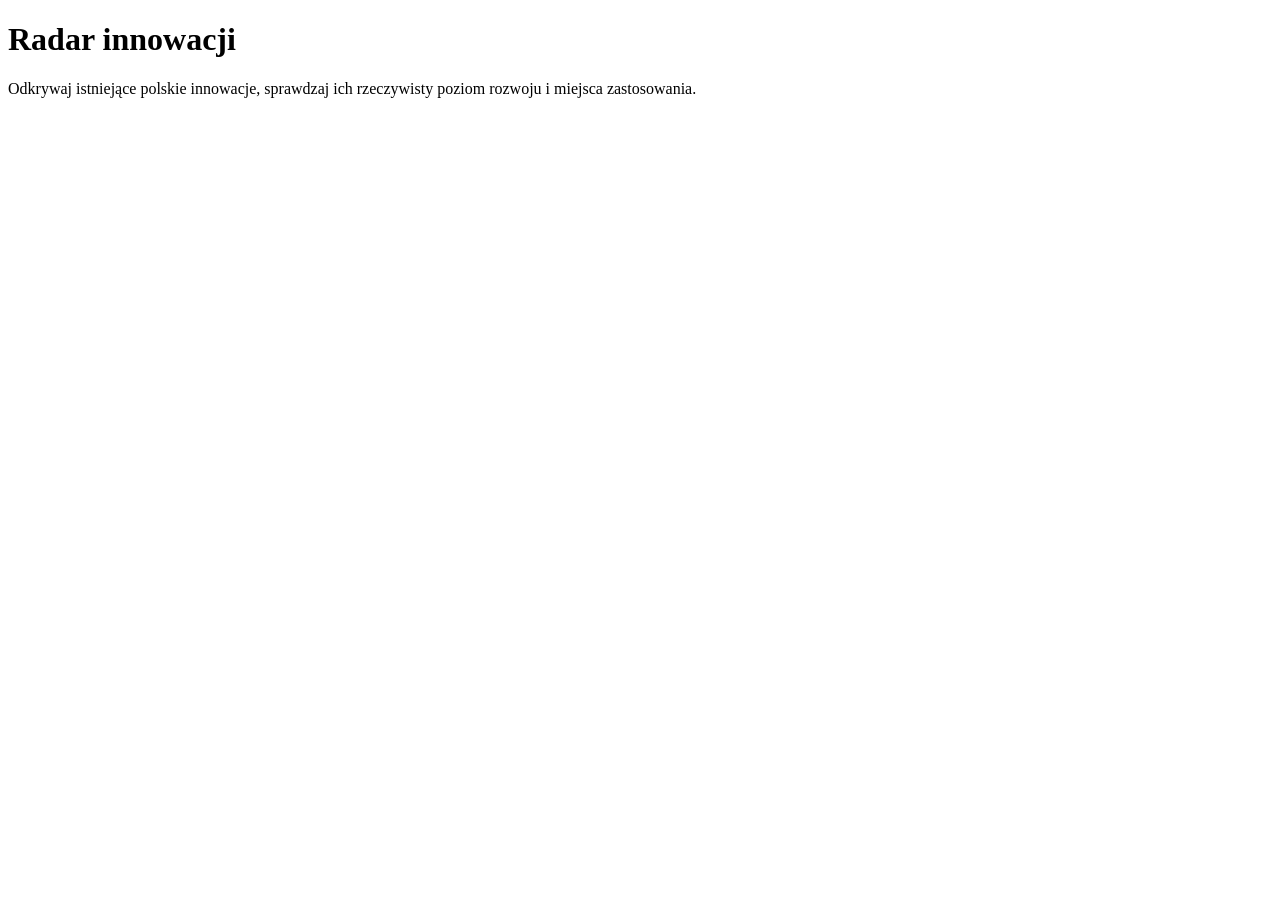
==== web/index.html @ eb06a080 "Add application skeleton and environment - Add FastAPI app with GET /api/health. The app serves web/" ====
<!DOCTYPE html>
<html lang="pl">
<head>
  <meta charset="utf-8">
  <meta name="viewport" content="width=device-width, initial-scale=1">
  <title>Radar innowacji</title>
</head>
<body>
  <main>
    <h1>Radar innowacji</h1>
    <p>Odkrywaj istniejące polskie innowacje, sprawdzaj ich rzeczywisty poziom rozwoju i miejsca zastosowania.</p>
  </main>
</body>
</html>
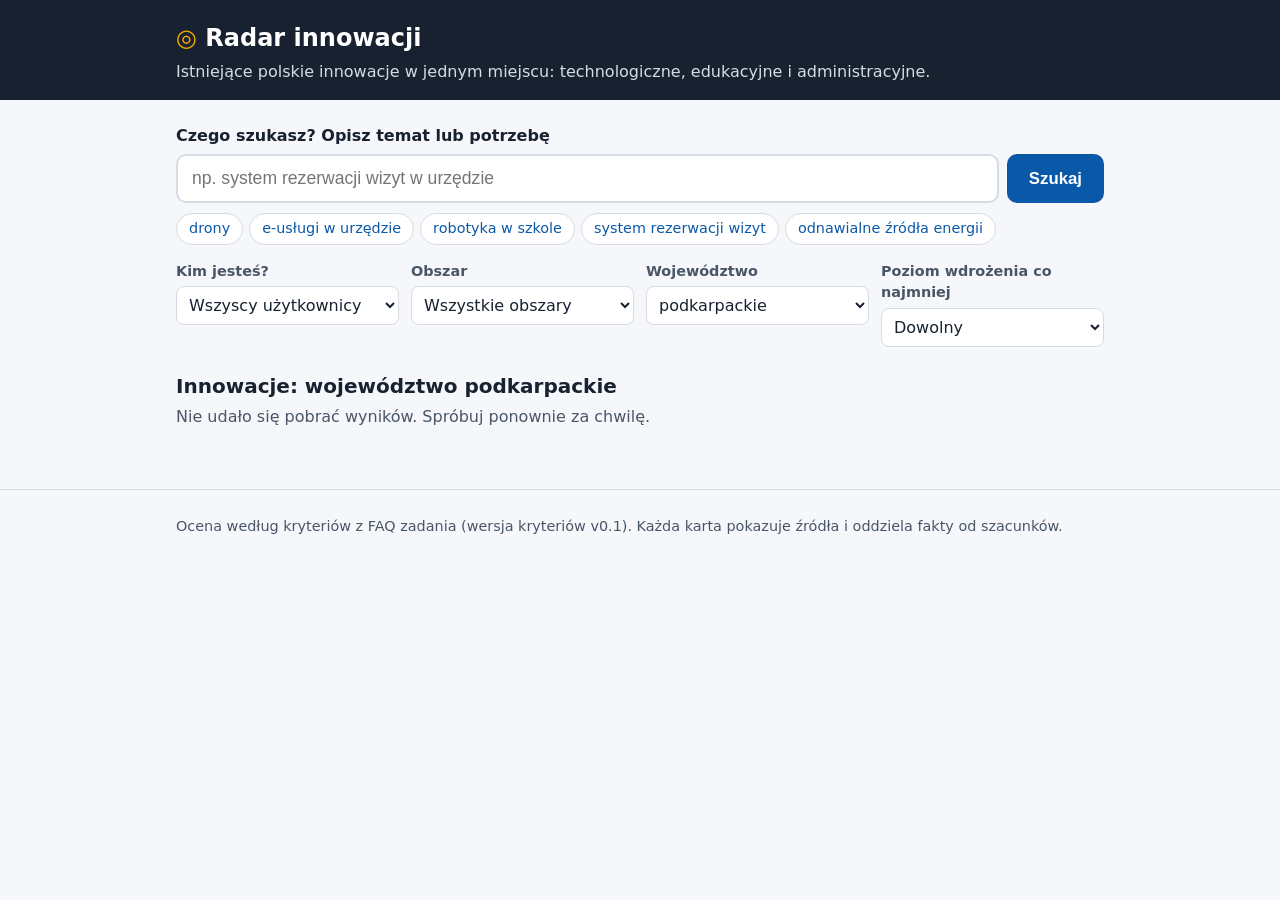
==== commit 14a66feb: "Add the search page with recommendations - Add the search field with examples and the filters of the" ====
--- a/web/index.html
+++ b/web/index.html
@@ -4,11 +4,62 @@
   <meta charset="utf-8">
   <meta name="viewport" content="width=device-width, initial-scale=1">
   <title>Radar innowacji</title>
+  <meta name="description" content="Odkrywaj istniejące polskie innowacje, sprawdzaj ich rzeczywisty poziom rozwoju i miejsca zastosowania.">
+  <link rel="stylesheet" href="style.css">
+  <script src="app.js" defer></script>
 </head>
 <body>
-  <main>
-    <h1>Radar innowacji</h1>
-    <p>Odkrywaj istniejące polskie innowacje, sprawdzaj ich rzeczywisty poziom rozwoju i miejsca zastosowania.</p>
+  <a class="skip-link" href="#results">Przejdź do wyników</a>
+  <header class="site-header">
+    <div class="wrap">
+      <a class="brand" href="./"><span class="brand-mark" aria-hidden="true">◎</span> Radar innowacji</a>
+      <p class="tagline">Istniejące polskie innowacje w jednym miejscu: technologiczne, edukacyjne i administracyjne.</p>
+    </div>
+  </header>
+
+  <main class="wrap">
+    <form id="search-form" class="search" role="search">
+      <label for="q" class="search-label">Czego szukasz? Opisz temat lub potrzebę</label>
+      <div class="search-row">
+        <input id="q" name="q" type="search" autocomplete="off" placeholder="np. system rezerwacji wizyt w urzędzie">
+        <button type="submit" class="btn-primary">Szukaj</button>
+      </div>
+      <p class="examples" id="examples" aria-label="Przykładowe wyszukiwania"></p>
+
+      <fieldset class="filters">
+        <legend class="visually-hidden">Filtry</legend>
+        <div class="filter">
+          <label for="group">Kim jesteś?</label>
+          <select id="group" name="group"></select>
+        </div>
+        <div class="filter">
+          <label for="area">Obszar</label>
+          <select id="area" name="area"></select>
+        </div>
+        <div class="filter">
+          <label for="voivodeship">Województwo</label>
+          <select id="voivodeship" name="voivodeship"></select>
+        </div>
+        <div class="filter">
+          <label for="level_min">Poziom wdrożenia co najmniej</label>
+          <select id="level_min" name="level_min"></select>
+        </div>
+      </fieldset>
+    </form>
+
+    <div id="notice" class="notice" hidden></div>
+
+    <section id="results" class="results" aria-labelledby="results-title" tabindex="-1">
+      <h2 id="results-title" class="results-title">Wyniki</h2>
+      <p id="status" class="status" role="status" aria-live="polite"></p>
+      <ol id="result-list" class="result-list"></ol>
+    </section>
   </main>
+
+  <footer class="site-footer">
+    <div class="wrap">
+      <p>Ocena według kryteriów z FAQ zadania (wersja kryteriów v0.1). Każda karta pokazuje źródła i oddziela fakty od szacunków.</p>
+    </div>
+  </footer>
 </body>
 </html>
--- a/web/style.css
+++ b/web/style.css
@@ -0,0 +1,112 @@
+:root {
+  --ink: #17212f;
+  --muted: #4a5668;
+  --line: #d6dce4;
+  --bg: #f5f7fa;
+  --card: #ffffff;
+  --accent: #0a58a8;
+  --accent-ink: #ffffff;
+  --focus: #f2a900;
+  --tech: #1f5fa8;
+  --edu: #1d7a46;
+  --admin: #8a4b0f;
+  --estimate: #6b3fa0;
+  --radius: 10px;
+  font-family: system-ui, -apple-system, "Segoe UI", Roboto, sans-serif;
+  color: var(--ink);
+  background: var(--bg);
+  line-height: 1.5;
+}
+
+* { box-sizing: border-box; }
+body { margin: 0; }
+.wrap { max-width: 960px; margin: 0 auto; padding: 0 16px; }
+a { color: var(--accent); }
+:focus-visible { outline: 3px solid var(--focus); outline-offset: 2px; }
+
+.visually-hidden {
+  position: absolute; width: 1px; height: 1px; overflow: hidden;
+  clip: rect(0 0 0 0); white-space: nowrap;
+}
+.skip-link { position: absolute; left: -999px; top: 0; background: var(--card); padding: 8px 12px; }
+.skip-link:focus { left: 8px; z-index: 10; }
+
+.site-header { background: var(--ink); color: #fff; padding: 20px 0 16px; }
+.brand { color: #fff; font-size: 1.5rem; font-weight: 700; text-decoration: none; }
+.brand-mark { color: var(--focus); }
+.tagline { margin: 4px 0 0; color: #d5dce6; }
+
+.search { margin: 24px 0 8px; }
+.search-label { display: block; font-weight: 600; margin-bottom: 6px; }
+.search-row { display: flex; gap: 8px; }
+.search-row input {
+  flex: 1; font-size: 1.1rem; padding: 12px 14px;
+  border: 2px solid var(--line); border-radius: var(--radius); background: var(--card); color: var(--ink);
+}
+.search-row input:focus { border-color: var(--accent); }
+.btn-primary {
+  font-size: 1.05rem; font-weight: 600; padding: 12px 22px; cursor: pointer;
+  background: var(--accent); color: var(--accent-ink); border: 0; border-radius: var(--radius);
+}
+.btn-primary:hover { background: #084a8d; }
+
+.examples { margin: 10px 0 0; display: flex; flex-wrap: wrap; gap: 6px; }
+.example {
+  font: inherit; font-size: 0.9rem; padding: 4px 12px; cursor: pointer;
+  background: var(--card); color: var(--accent); border: 1px solid var(--line); border-radius: 999px;
+}
+.example:hover { border-color: var(--accent); }
+
+.filters {
+  display: grid; grid-template-columns: repeat(auto-fit, minmax(200px, 1fr)); gap: 12px;
+  margin: 16px 0 0; padding: 0; border: 0;
+}
+.filter label { display: block; font-size: 0.9rem; font-weight: 600; color: var(--muted); margin-bottom: 4px; }
+.filter select {
+  width: 100%; font: inherit; padding: 8px; border: 1px solid var(--line); border-radius: 8px;
+  background: var(--card); color: var(--ink);
+}
+
+.notice {
+  margin: 16px 0 0; padding: 10px 14px; border-left: 4px solid var(--focus);
+  background: #fff8e6; border-radius: 6px;
+}
+
+.results { margin: 24px 0 48px; }
+.results:focus { outline: none; }
+.results-title { font-size: 1.25rem; margin: 0 0 4px; }
+.status { color: var(--muted); margin: 0 0 12px; }
+.result-list { list-style: none; margin: 0; padding: 0; display: grid; gap: 12px; }
+.result {
+  background: var(--card); border: 1px solid var(--line); border-radius: var(--radius); padding: 16px 18px;
+}
+.result-title { margin: 6px 0 4px; font-size: 1.15rem; }
+.result-title a { text-decoration: none; }
+.result-title a:hover { text-decoration: underline; }
+.result-summary { margin: 0 0 6px; }
+.result-meta { margin: 0 0 8px; color: var(--muted); font-size: 0.95rem; }
+
+.result-tags { display: flex; flex-wrap: wrap; gap: 6px; align-items: center; }
+.tag {
+  display: inline-block; font-size: 0.8rem; font-weight: 600; padding: 2px 10px; border-radius: 999px;
+}
+.tag { background: #e8edf3; color: var(--ink); }
+.tag-technological { background: #e3edf8; color: var(--tech); }
+.tag-educational { background: #e2f3e9; color: var(--edu); }
+.tag-administrative { background: #f7ece0; color: var(--admin); }
+.tag-estimate { border: 1px dashed var(--estimate); cursor: help; }
+.estimate-mark { color: var(--estimate); font-weight: 600; }
+
+.potential { display: flex; flex-wrap: wrap; align-items: center; gap: 10px; font-size: 0.95rem; }
+.potential-value { font-weight: 700; }
+.meter { width: 120px; height: 8px; background: #e8edf3; border-radius: 999px; overflow: hidden; }
+.meter span { display: block; height: 100%; background: var(--accent); }
+.confidence { color: var(--muted); }
+.confidence-high { color: var(--edu); }
+.confidence-low { color: var(--admin); }
+
+.site-footer { border-top: 1px solid var(--line); color: var(--muted); font-size: 0.9rem; padding: 12px 0 24px; }
+
+@media (max-width: 560px) {
+  .search-row { flex-direction: column; }
+}
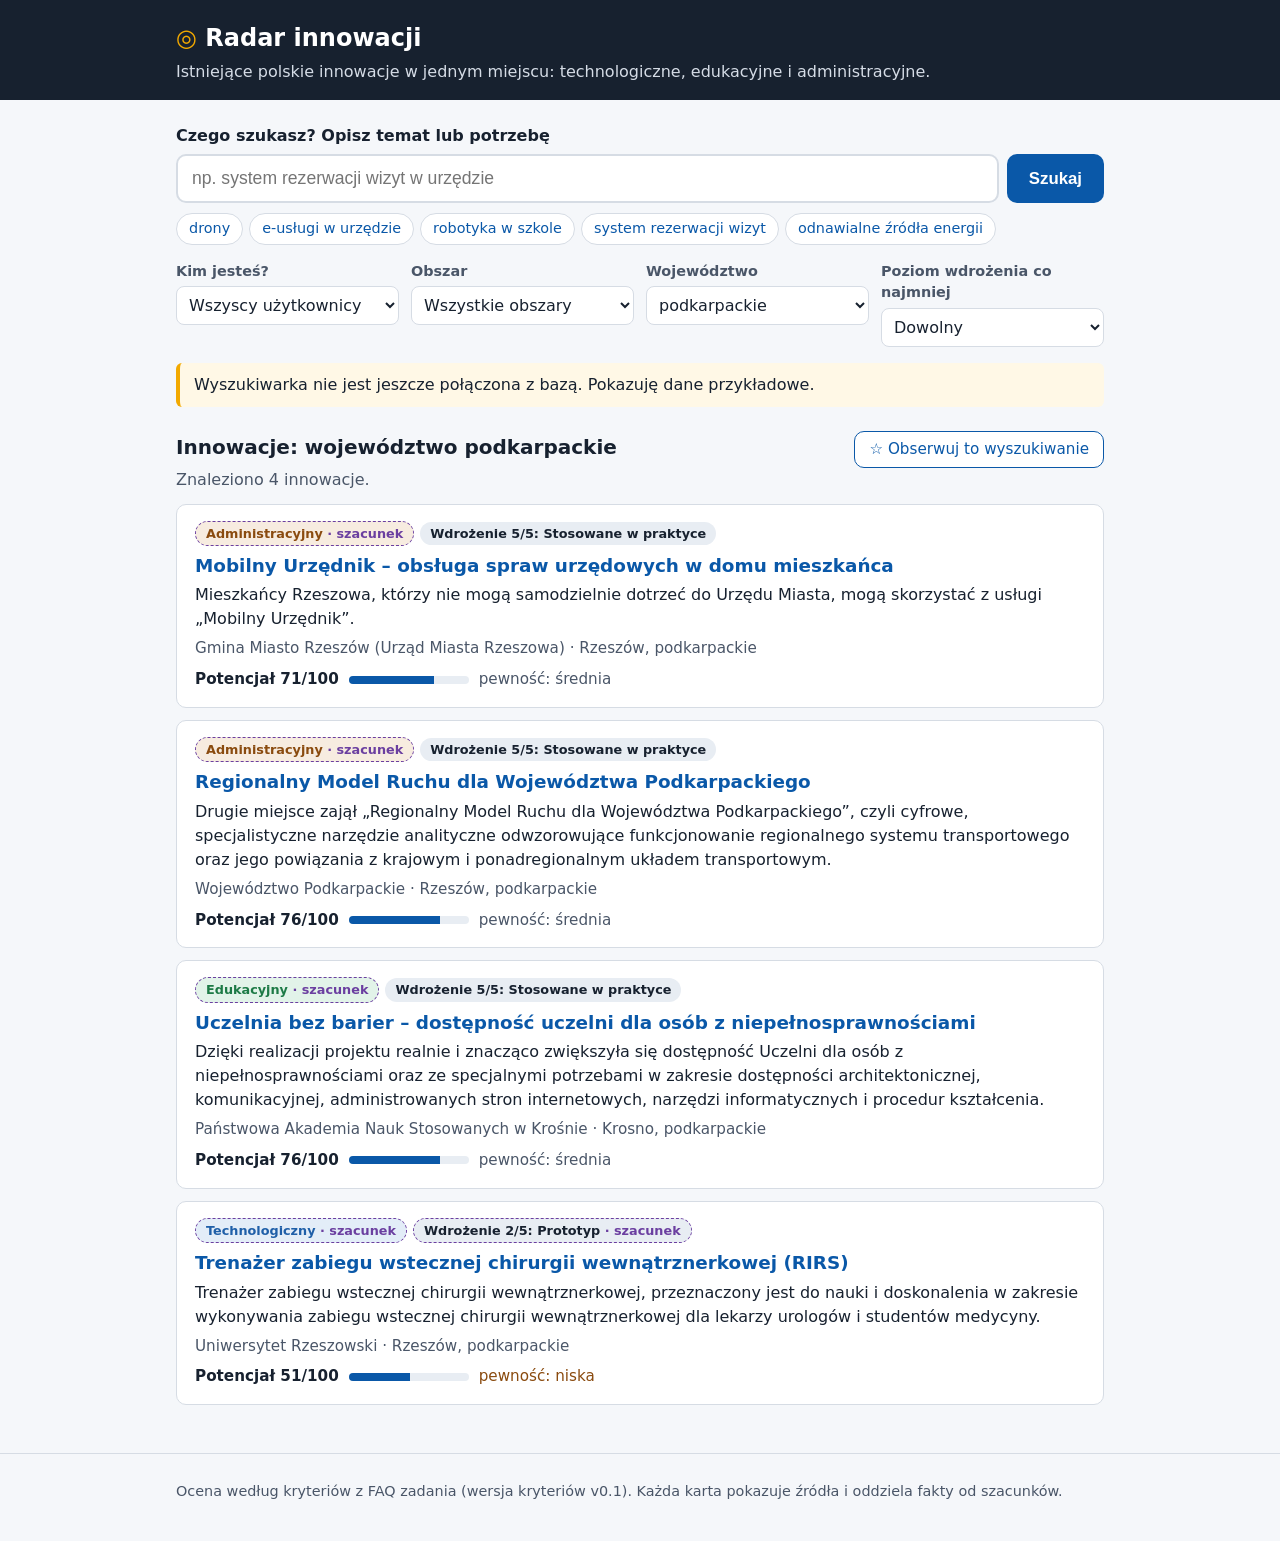
==== commit 95173221: "Add watchlists of saved queries - Save a query with its filters in the browser, without login. - Sho" ====
--- a/web/index.html
+++ b/web/index.html
@@ -49,8 +49,17 @@
 
     <div id="notice" class="notice" hidden></div>
 
+    <section id="watchlist" class="watchlist" aria-labelledby="watchlist-title" hidden>
+      <h2 id="watchlist-title">Obserwowane wyszukiwania</h2>
+      <p class="muted">Zapisane tylko w tej przeglądarce. Po aktualizacji bazy zobaczysz tu nowe pasujące innowacje.</p>
+      <ul id="watch-list" class="watch-list"></ul>
+    </section>
+
     <section id="results" class="results" aria-labelledby="results-title" tabindex="-1">
-      <h2 id="results-title" class="results-title">Wyniki</h2>
+      <div class="results-head">
+        <h2 id="results-title" class="results-title">Wyniki</h2>
+        <button id="watch-button" type="button" class="btn-secondary" aria-pressed="false">☆ Obserwuj to wyszukiwanie</button>
+      </div>
       <p id="status" class="status" role="status" aria-live="polite"></p>
       <ol id="result-list" class="result-list"></ol>
     </section>
--- a/web/style.css
+++ b/web/style.css
@@ -110,3 +110,85 @@
 @media (max-width: 560px) {
   .search-row { flex-direction: column; }
 }
+
+/* ---- Innovation card ---- */
+.back { margin: 20px 0 8px; }
+.card { background: var(--card); border: 1px solid var(--line); border-radius: var(--radius); padding: 24px; margin-bottom: 48px; }
+.card:focus { outline: none; }
+.card h1 { font-size: 1.7rem; line-height: 1.25; margin: 10px 0 8px; }
+.lead { font-size: 1.1rem; margin: 0 0 6px; }
+.muted { color: var(--muted); }
+.missing { color: var(--muted); font-style: italic; }
+
+.card-section { border-top: 1px solid var(--line); margin-top: 24px; padding-top: 16px; }
+.card-section h2 { font-size: 1.2rem; margin: 0 0 12px; }
+
+.facts { display: grid; grid-template-columns: minmax(160px, 220px) 1fr; gap: 10px 16px; margin: 0; }
+.facts dt { font-weight: 600; color: var(--muted); }
+.facts dd { margin: 0; }
+.fact-value { font-weight: 600; }
+.keywords { display: flex; flex-wrap: wrap; gap: 6px; margin: 14px 0 0; }
+
+.provenance { display: flex; flex-wrap: wrap; align-items: baseline; gap: 6px 8px; font-size: 0.88rem; margin-top: 3px; }
+.kind { font-size: 0.75rem; font-weight: 700; text-transform: uppercase; letter-spacing: 0.03em; padding: 1px 8px; border-radius: 999px; }
+.kind-fact { background: #e2f3e9; color: var(--edu); }
+.kind-estimate { background: #f1eafa; color: var(--estimate); border: 1px dashed var(--estimate); }
+.reason { color: var(--estimate); }
+.evidence { color: var(--muted); font-style: italic; }
+
+.score { display: flex; flex-wrap: wrap; gap: 24px; align-items: center; margin-bottom: 16px; }
+.score-main { background: var(--ink); color: #fff; border-radius: var(--radius); padding: 12px 20px; }
+.score-value { font-size: 2.6rem; font-weight: 800; }
+.score-max { font-size: 1.1rem; color: #d5dce6; }
+.score-details p { margin: 2px 0; }
+
+.table-wrap { overflow-x: auto; }
+.criteria { width: 100%; border-collapse: collapse; font-size: 0.95rem; }
+.criteria th, .criteria td { text-align: left; padding: 8px 10px; border-bottom: 1px solid var(--line); vertical-align: top; }
+.criteria thead th { color: var(--muted); font-size: 0.85rem; }
+.criteria .num { text-align: right; white-space: nowrap; }
+.cid { display: inline-block; min-width: 2.2em; font-weight: 700; color: var(--accent); }
+
+.method { margin-top: 16px; }
+.method summary { cursor: pointer; font-weight: 600; color: var(--accent); }
+.method-criterion h3 { font-size: 1rem; margin: 16px 0 4px; }
+.method-criterion p { margin: 4px 0; }
+.scale { margin: 4px 0; padding-left: 28px; }
+
+.sources, .demand { margin: 0; padding-left: 20px; }
+.sources li, .demand li { margin-bottom: 6px; }
+.timeline { list-style: none; margin: 0; padding: 0 0 0 14px; border-left: 3px solid var(--line); }
+.timeline li { position: relative; display: flex; flex-wrap: wrap; gap: 8px; align-items: baseline; padding: 4px 0 10px 10px; }
+.timeline li::before {
+  content: ""; position: absolute; left: -22px; top: 10px; width: 11px; height: 11px;
+  border-radius: 50%; background: var(--accent); border: 2px solid var(--card);
+}
+.timeline time { font-weight: 600; min-width: 90px; }
+.description { white-space: pre-line; }
+
+@media (max-width: 560px) {
+  .card { padding: 16px; }
+  .facts { grid-template-columns: 1fr; gap: 2px; }
+  .facts dd { margin-bottom: 10px; }
+}
+
+/* ---- Watchlists ---- */
+.results-head { display: flex; flex-wrap: wrap; justify-content: space-between; align-items: center; gap: 8px; }
+.btn-secondary {
+  font: inherit; font-size: 0.95rem; padding: 6px 14px; cursor: pointer;
+  background: var(--card); color: var(--accent); border: 1px solid var(--accent); border-radius: var(--radius);
+}
+.btn-secondary[aria-pressed="true"] { background: #e3edf8; }
+.watchlist { margin: 20px 0 0; padding: 14px 16px; background: var(--card); border: 1px solid var(--line); border-radius: var(--radius); }
+.watchlist h2 { font-size: 1.05rem; margin: 0; }
+.watchlist p { margin: 2px 0 8px; font-size: 0.9rem; }
+.watch-list { list-style: none; margin: 0; padding: 0; display: grid; gap: 6px; }
+.watch { display: flex; flex-wrap: wrap; align-items: center; gap: 10px; }
+.watch-open {
+  font: inherit; color: var(--accent); background: none; border: 0; padding: 0;
+  cursor: pointer; text-decoration: underline; text-align: left;
+}
+.watch-count { font-size: 0.85rem; color: var(--muted); }
+.watch-count-new { color: #fff; background: var(--edu); padding: 1px 10px; border-radius: 999px; font-weight: 600; }
+.watch-remove { font: inherit; background: none; border: 0; color: var(--muted); cursor: pointer; font-size: 1.2rem; line-height: 1; }
+.tag-new { background: var(--edu); color: #fff; }
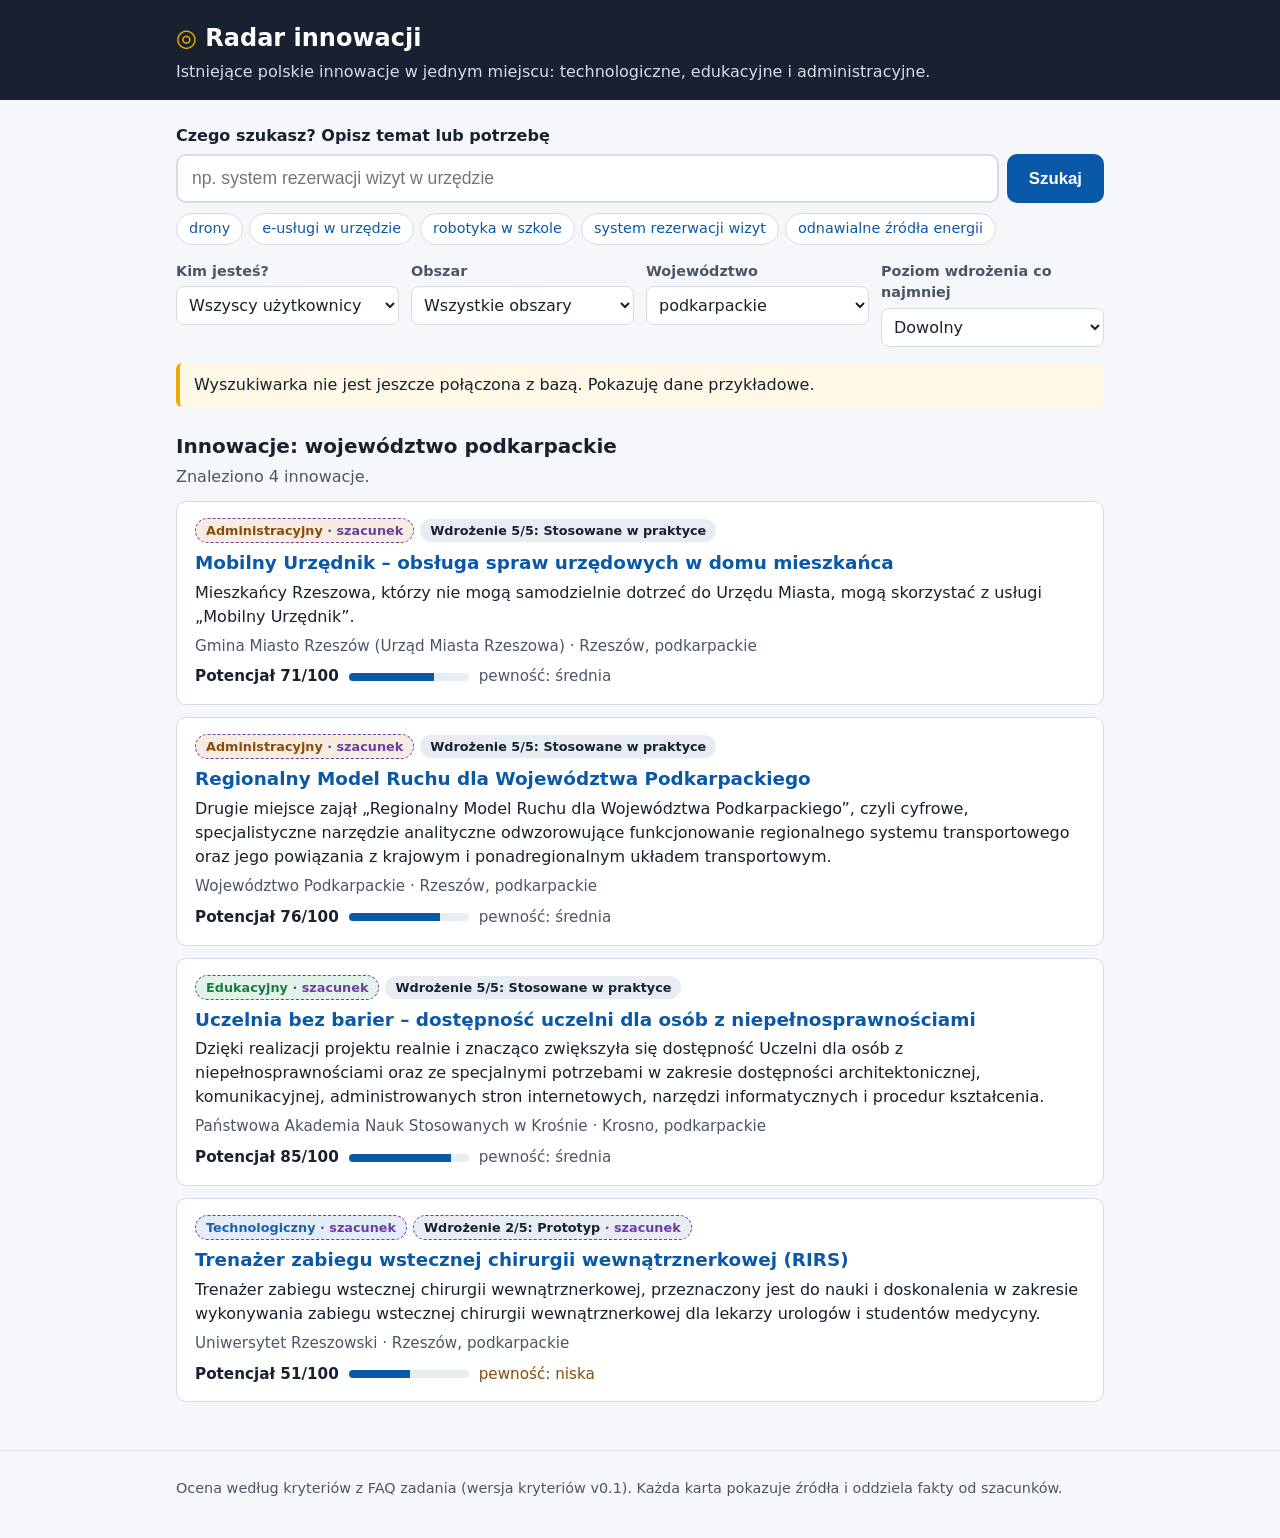
==== commit f269865c: "Merge main and align the contract with the criteria module - Resolve the conflicts in README.md and " ====
--- a/web/index.html
+++ b/web/index.html
@@ -49,17 +49,8 @@
 
     <div id="notice" class="notice" hidden></div>
 
-    <section id="watchlist" class="watchlist" aria-labelledby="watchlist-title" hidden>
-      <h2 id="watchlist-title">Obserwowane wyszukiwania</h2>
-      <p class="muted">Zapisane tylko w tej przeglądarce. Po aktualizacji bazy zobaczysz tu nowe pasujące innowacje.</p>
-      <ul id="watch-list" class="watch-list"></ul>
-    </section>
-
     <section id="results" class="results" aria-labelledby="results-title" tabindex="-1">
-      <div class="results-head">
-        <h2 id="results-title" class="results-title">Wyniki</h2>
-        <button id="watch-button" type="button" class="btn-secondary" aria-pressed="false">☆ Obserwuj to wyszukiwanie</button>
-      </div>
+      <h2 id="results-title" class="results-title">Wyniki</h2>
       <p id="status" class="status" role="status" aria-live="polite"></p>
       <ol id="result-list" class="result-list"></ol>
     </section>
--- a/web/style.css
+++ b/web/style.css
@@ -171,24 +171,3 @@
   .facts { grid-template-columns: 1fr; gap: 2px; }
   .facts dd { margin-bottom: 10px; }
 }
-
-/* ---- Watchlists ---- */
-.results-head { display: flex; flex-wrap: wrap; justify-content: space-between; align-items: center; gap: 8px; }
-.btn-secondary {
-  font: inherit; font-size: 0.95rem; padding: 6px 14px; cursor: pointer;
-  background: var(--card); color: var(--accent); border: 1px solid var(--accent); border-radius: var(--radius);
-}
-.btn-secondary[aria-pressed="true"] { background: #e3edf8; }
-.watchlist { margin: 20px 0 0; padding: 14px 16px; background: var(--card); border: 1px solid var(--line); border-radius: var(--radius); }
-.watchlist h2 { font-size: 1.05rem; margin: 0; }
-.watchlist p { margin: 2px 0 8px; font-size: 0.9rem; }
-.watch-list { list-style: none; margin: 0; padding: 0; display: grid; gap: 6px; }
-.watch { display: flex; flex-wrap: wrap; align-items: center; gap: 10px; }
-.watch-open {
-  font: inherit; color: var(--accent); background: none; border: 0; padding: 0;
-  cursor: pointer; text-decoration: underline; text-align: left;
-}
-.watch-count { font-size: 0.85rem; color: var(--muted); }
-.watch-count-new { color: #fff; background: var(--edu); padding: 1px 10px; border-radius: 999px; font-weight: 600; }
-.watch-remove { font: inherit; background: none; border: 0; color: var(--muted); cursor: pointer; font-size: 1.2rem; line-height: 1; }
-.tag-new { background: var(--edu); color: #fff; }
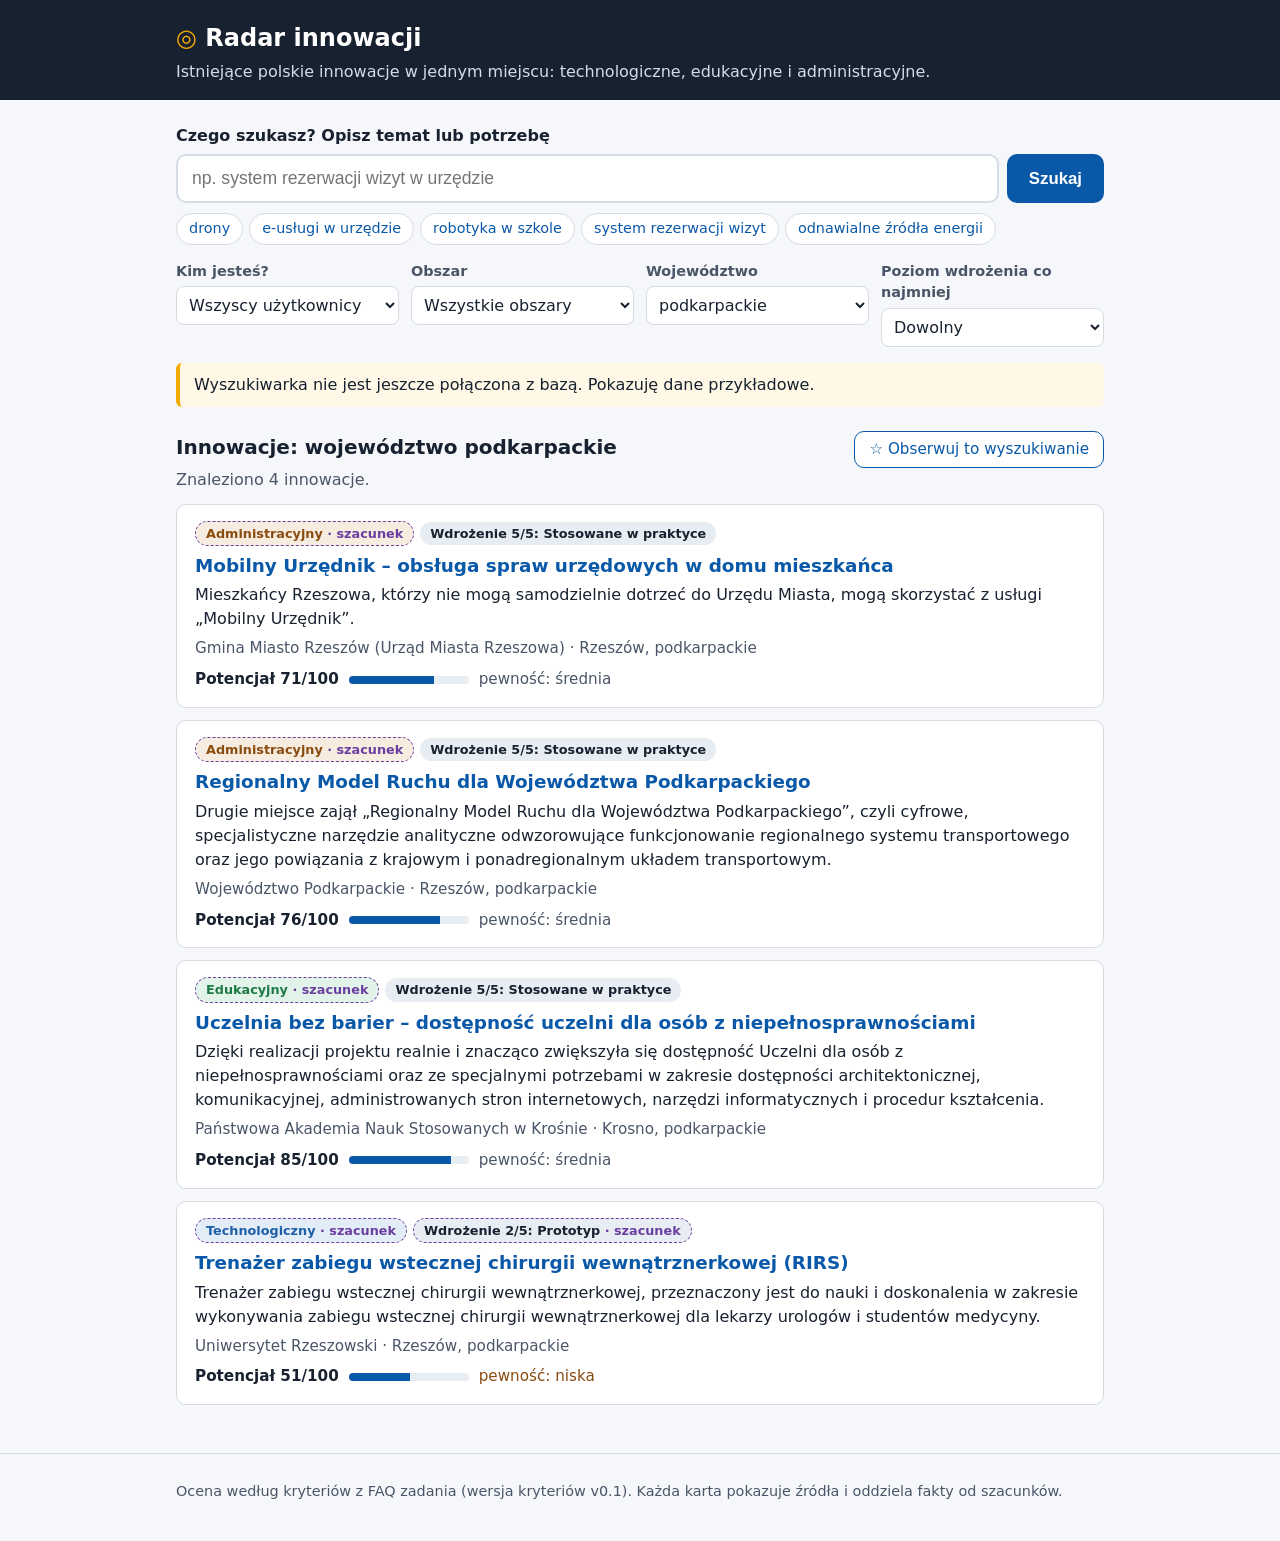
==== commit fab3dba3: "Merge remote-tracking branch 'origin/main' into 06-record-schema # Conflicts: #	docs/WORKLOG.md" ====
--- a/web/index.html
+++ b/web/index.html
@@ -49,8 +49,17 @@
 
     <div id="notice" class="notice" hidden></div>
 
+    <section id="watchlist" class="watchlist" aria-labelledby="watchlist-title" hidden>
+      <h2 id="watchlist-title">Obserwowane wyszukiwania</h2>
+      <p class="muted">Zapisane tylko w tej przeglądarce. Po aktualizacji bazy zobaczysz tu nowe pasujące innowacje.</p>
+      <ul id="watch-list" class="watch-list"></ul>
+    </section>
+
     <section id="results" class="results" aria-labelledby="results-title" tabindex="-1">
-      <h2 id="results-title" class="results-title">Wyniki</h2>
+      <div class="results-head">
+        <h2 id="results-title" class="results-title">Wyniki</h2>
+        <button id="watch-button" type="button" class="btn-secondary" aria-pressed="false">☆ Obserwuj to wyszukiwanie</button>
+      </div>
       <p id="status" class="status" role="status" aria-live="polite"></p>
       <ol id="result-list" class="result-list"></ol>
     </section>
--- a/web/style.css
+++ b/web/style.css
@@ -171,3 +171,24 @@
   .facts { grid-template-columns: 1fr; gap: 2px; }
   .facts dd { margin-bottom: 10px; }
 }
+
+/* ---- Watchlists ---- */
+.results-head { display: flex; flex-wrap: wrap; justify-content: space-between; align-items: center; gap: 8px; }
+.btn-secondary {
+  font: inherit; font-size: 0.95rem; padding: 6px 14px; cursor: pointer;
+  background: var(--card); color: var(--accent); border: 1px solid var(--accent); border-radius: var(--radius);
+}
+.btn-secondary[aria-pressed="true"] { background: #e3edf8; }
+.watchlist { margin: 20px 0 0; padding: 14px 16px; background: var(--card); border: 1px solid var(--line); border-radius: var(--radius); }
+.watchlist h2 { font-size: 1.05rem; margin: 0; }
+.watchlist p { margin: 2px 0 8px; font-size: 0.9rem; }
+.watch-list { list-style: none; margin: 0; padding: 0; display: grid; gap: 6px; }
+.watch { display: flex; flex-wrap: wrap; align-items: center; gap: 10px; }
+.watch-open {
+  font: inherit; color: var(--accent); background: none; border: 0; padding: 0;
+  cursor: pointer; text-decoration: underline; text-align: left;
+}
+.watch-count { font-size: 0.85rem; color: var(--muted); }
+.watch-count-new { color: #fff; background: var(--edu); padding: 1px 10px; border-radius: 999px; font-weight: 600; }
+.watch-remove { font: inherit; background: none; border: 0; color: var(--muted); cursor: pointer; font-size: 1.2rem; line-height: 1; }
+.tag-new { background: var(--edu); color: #fff; }
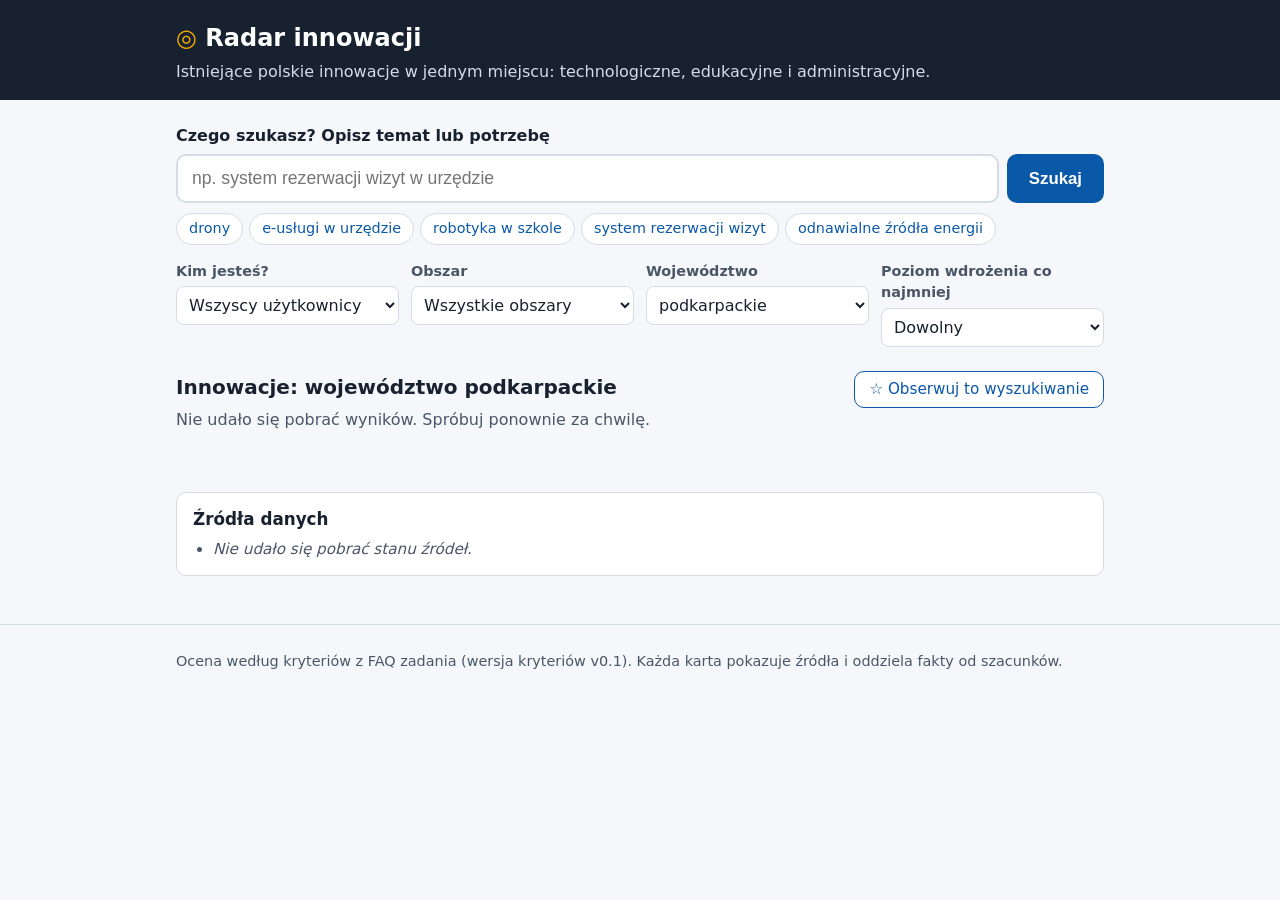
==== commit dc8e84a3: "Connect the web page to the API - Use the search, card and source APIs, without the sample data fall" ====
--- a/web/index.html
+++ b/web/index.html
@@ -47,7 +47,7 @@
       </fieldset>
     </form>
 
-    <div id="notice" class="notice" hidden></div>
+    <div id="source-notice" class="notice" role="status" hidden></div>
 
     <section id="watchlist" class="watchlist" aria-labelledby="watchlist-title" hidden>
       <h2 id="watchlist-title">Obserwowane wyszukiwania</h2>
@@ -63,6 +63,11 @@
       <p id="status" class="status" role="status" aria-live="polite"></p>
       <ol id="result-list" class="result-list"></ol>
     </section>
+
+    <section class="sources-panel" aria-labelledby="sources-title">
+      <h2 id="sources-title">Źródła danych</h2>
+      <ul id="source-list" class="source-list"><li class="missing">Sprawdzam stan źródeł…</li></ul>
+    </section>
   </main>
 
   <footer class="site-footer">
--- a/web/style.css
+++ b/web/style.css
@@ -192,3 +192,46 @@
 .watch-count-new { color: #fff; background: var(--edu); padding: 1px 10px; border-radius: 999px; font-weight: 600; }
 .watch-remove { font: inherit; background: none; border: 0; color: var(--muted); cursor: pointer; font-size: 1.2rem; line-height: 1; }
 .tag-new { background: var(--edu); color: #fff; }
+
+/* ---- Comparison ---- */
+.compare-toggle { display: inline-flex; align-items: center; gap: 6px; margin-top: 8px; font-size: 0.9rem; color: var(--muted); cursor: pointer; }
+.compare-toggle input { width: 18px; height: 18px; accent-color: var(--accent); }
+.compare-bar {
+  position: fixed; left: 0; right: 0; bottom: 0; z-index: 5;
+  background: var(--ink); color: #fff; padding: 10px 0; box-shadow: 0 -2px 10px rgba(0, 0, 0, 0.2);
+}
+.compare-bar-inner { display: flex; flex-wrap: wrap; align-items: center; gap: 10px; }
+.compare-bar-inner span { margin-right: auto; font-weight: 600; }
+.btn-small { font-size: 0.95rem; padding: 6px 14px; text-decoration: none; display: inline-block; }
+.btn-primary.is-disabled { background: #5b6675; cursor: not-allowed; }
+body:has(.compare-bar:not([hidden])) { padding-bottom: 64px; }
+
+.wrap-wide { max-width: 1200px; }
+.page-title { font-size: 1.6rem; margin: 4px 0 12px; }
+.compare { margin-bottom: 48px; }
+.compare:focus { outline: none; }
+.compare-table { border-collapse: collapse; width: 100%; min-width: 640px; background: var(--card); font-size: 0.95rem; }
+.compare-table th, .compare-table td { border: 1px solid var(--line); padding: 8px 10px; text-align: left; vertical-align: top; }
+.compare-table thead th { background: #eef2f7; min-width: 200px; }
+.compare-table tbody th { width: 220px; font-weight: 600; color: var(--muted); background: #fafbfc; }
+.compare-table tbody th, .compare-table thead td { position: sticky; left: 0; z-index: 1; }
+.compare-table thead td { background: #eef2f7; }
+.compare-head { display: flex; justify-content: space-between; align-items: flex-start; gap: 8px; }
+.compare-head a { font-weight: 700; }
+.compare-group th { background: var(--ink) !important; color: #fff !important; font-size: 0.85rem; text-transform: uppercase; letter-spacing: 0.04em; }
+.compare-potential td { background: #f4f8fd; }
+.compare-score { display: flex; align-items: center; gap: 8px; font-size: 1.15rem; }
+.compare-sources { margin: 0; padding-left: 18px; }
+.compare-table .kind { display: inline-block; margin-top: 4px; }
+@media (max-width: 560px) {
+  .compare-table { font-size: 0.85rem; }
+  .compare-table tbody th { width: 110px; min-width: 110px; }
+  .compare-table thead th { min-width: 170px; }
+}
+
+/* ---- Source status ---- */
+.sources-panel { margin: 0 0 48px; padding: 14px 16px; background: var(--card); border: 1px solid var(--line); border-radius: var(--radius); }
+.sources-panel h2 { font-size: 1.05rem; margin: 0 0 6px; }
+.source-list { margin: 0; padding-left: 20px; font-size: 0.95rem; }
+.source-failed { color: var(--admin); }
+.source-error { font-weight: 600; }
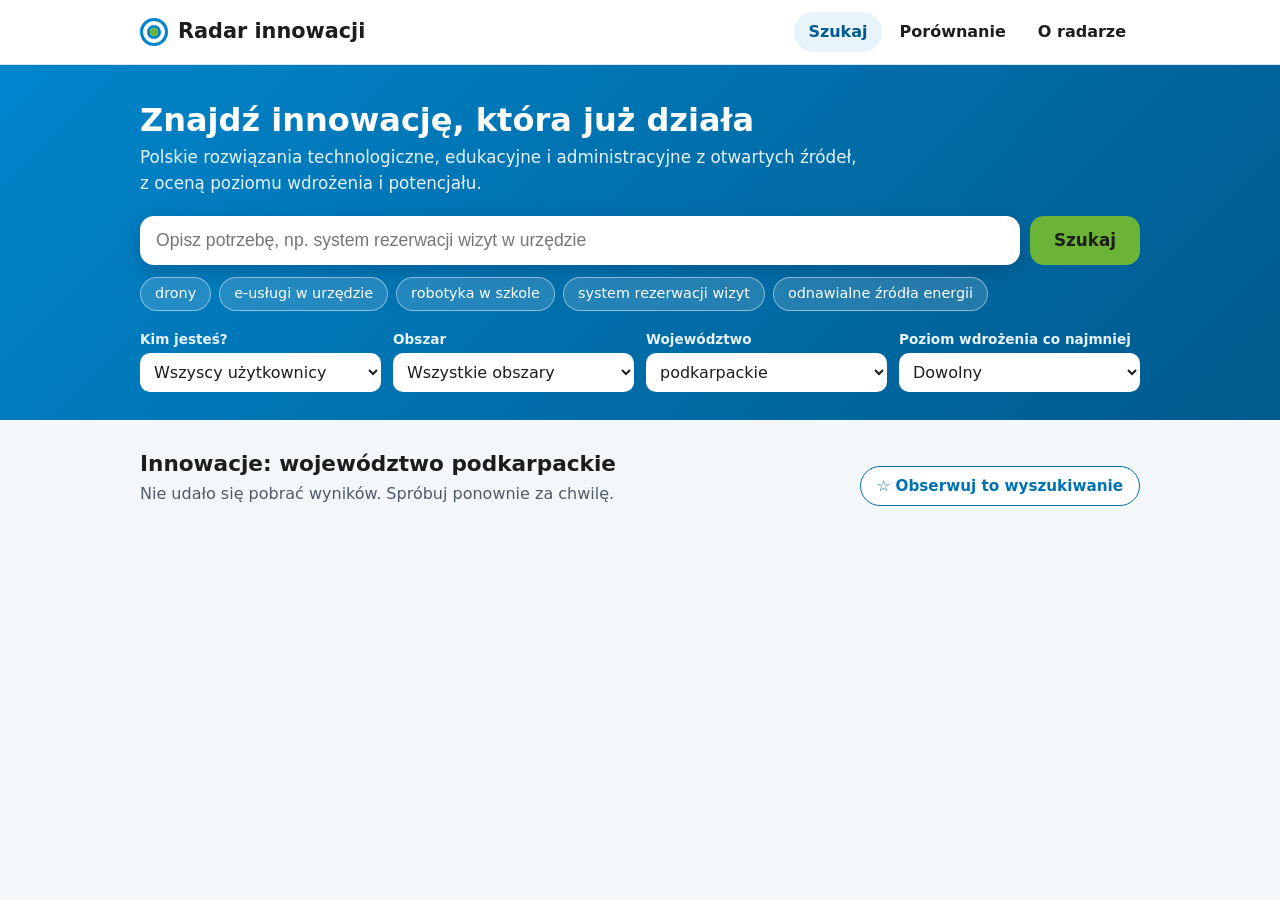
==== commit 1d113e46: "Improve the user interface after the team review - Use the colors of PCI, a header with a menu, and " ====
--- a/web/index.html
+++ b/web/index.html
@@ -11,69 +11,71 @@
 <body>
   <a class="skip-link" href="#results">Przejdź do wyników</a>
   <header class="site-header">
-    <div class="wrap">
-      <a class="brand" href="./"><span class="brand-mark" aria-hidden="true">◎</span> Radar innowacji</a>
-      <p class="tagline">Istniejące polskie innowacje w jednym miejscu: technologiczne, edukacyjne i administracyjne.</p>
+    <div class="wrap header-inner">
+      <a class="brand" href="./"><span class="brand-mark" aria-hidden="true"></span>Radar innowacji</a>
+      <nav class="nav" aria-label="Menu główne">
+        <a href="./" aria-current="page">Szukaj</a>
+        <a href="compare.html">Porównanie</a>
+        <a href="about.html">O radarze</a>
+      </nav>
     </div>
   </header>
 
+  <section class="hero">
+    <div class="wrap">
+      <h1 class="hero-title">Znajdź innowację, która już działa</h1>
+      <p class="hero-lead">Polskie rozwiązania technologiczne, edukacyjne i administracyjne z otwartych źródeł, z oceną poziomu wdrożenia i potencjału.</p>
+      <form id="search-form" class="search" role="search">
+        <label for="q" class="visually-hidden">Czego szukasz? Opisz temat lub potrzebę</label>
+        <div class="search-row">
+          <input id="q" name="q" type="search" autocomplete="off" placeholder="Opisz potrzebę, np. system rezerwacji wizyt w urzędzie">
+          <button type="submit" class="btn-primary">Szukaj</button>
+        </div>
+        <p class="examples" id="examples" aria-label="Przykładowe wyszukiwania"></p>
+
+        <fieldset class="filters">
+          <legend class="visually-hidden">Filtry</legend>
+          <div class="filter">
+            <label for="group">Kim jesteś?</label>
+            <select id="group" name="group"></select>
+          </div>
+          <div class="filter">
+            <label for="area">Obszar</label>
+            <select id="area" name="area"></select>
+          </div>
+          <div class="filter">
+            <label for="voivodeship">Województwo</label>
+            <select id="voivodeship" name="voivodeship"></select>
+          </div>
+          <div class="filter">
+            <label for="level_min">Poziom wdrożenia co najmniej</label>
+            <select id="level_min" name="level_min"></select>
+          </div>
+        </fieldset>
+      </form>
+    </div>
+  </section>
+
   <main class="wrap">
-    <form id="search-form" class="search" role="search">
-      <label for="q" class="search-label">Czego szukasz? Opisz temat lub potrzebę</label>
-      <div class="search-row">
-        <input id="q" name="q" type="search" autocomplete="off" placeholder="np. system rezerwacji wizyt w urzędzie">
-        <button type="submit" class="btn-primary">Szukaj</button>
-      </div>
-      <p class="examples" id="examples" aria-label="Przykładowe wyszukiwania"></p>
-
-      <fieldset class="filters">
-        <legend class="visually-hidden">Filtry</legend>
-        <div class="filter">
-          <label for="group">Kim jesteś?</label>
-          <select id="group" name="group"></select>
-        </div>
-        <div class="filter">
-          <label for="area">Obszar</label>
-          <select id="area" name="area"></select>
-        </div>
-        <div class="filter">
-          <label for="voivodeship">Województwo</label>
-          <select id="voivodeship" name="voivodeship"></select>
-        </div>
-        <div class="filter">
-          <label for="level_min">Poziom wdrożenia co najmniej</label>
-          <select id="level_min" name="level_min"></select>
-        </div>
-      </fieldset>
-    </form>
-
     <div id="source-notice" class="notice" role="status" hidden></div>
 
     <section id="watchlist" class="watchlist" aria-labelledby="watchlist-title" hidden>
       <h2 id="watchlist-title">Obserwowane wyszukiwania</h2>
-      <p class="muted">Zapisane tylko w tej przeglądarce. Po aktualizacji bazy zobaczysz tu nowe pasujące innowacje.</p>
+      <p class="muted small">Zapisane tylko w tej przeglądarce. Po aktualizacji bazy zobaczysz tu nowe pasujące innowacje.</p>
       <ul id="watch-list" class="watch-list"></ul>
     </section>
 
     <section id="results" class="results" aria-labelledby="results-title" tabindex="-1">
       <div class="results-head">
-        <h2 id="results-title" class="results-title">Wyniki</h2>
+        <div>
+          <h2 id="results-title" class="results-title">Wyniki</h2>
+          <p id="status" class="status" role="status" aria-live="polite"></p>
+        </div>
         <button id="watch-button" type="button" class="btn-secondary" aria-pressed="false">☆ Obserwuj to wyszukiwanie</button>
       </div>
-      <p id="status" class="status" role="status" aria-live="polite"></p>
       <ol id="result-list" class="result-list"></ol>
-    </section>
-
-    <section class="sources-panel" aria-labelledby="sources-title">
-      <h2 id="sources-title">Źródła danych</h2>
-      <ul id="source-list" class="source-list"><li class="missing">Sprawdzam stan źródeł…</li></ul>
+      <p class="more-row"><button id="more" type="button" class="btn-secondary" hidden>Pokaż więcej</button></p>
     </section>
   </main>
-
-  <footer class="site-footer">
-    <div class="wrap">
-      <p>Ocena według kryteriów z FAQ zadania (wersja kryteriów v0.1). Każda karta pokazuje źródła i oddziela fakty od szacunków.</p>
-    </div>
-  </footer>
 </body>
 </html>
--- a/web/style.css
+++ b/web/style.css
@@ -1,17 +1,25 @@
+/* Colors of Podkarpackie Centrum Innowacji (logo): blue #0085cc, green #6bb437, ink #1d1d1b.
+   Text colors are darker variants, so that the contrast with white is 4.5:1 or more (WCAG AA). */
 :root {
-  --ink: #17212f;
-  --muted: #4a5668;
-  --line: #d6dce4;
-  --bg: #f5f7fa;
+  --pci-blue: #0085cc;
+  --pci-green: #6bb437;
+  --blue: #0072b0;
+  --blue-dark: #005a8c;
+  --blue-soft: #e8f4fb;
+  --green-ink: #3a7a17;
+  --green-soft: #eef7e6;
+  --amber-ink: #8a5300;
+  --amber-soft: #fff3dc;
+  --red-ink: #a12a2a;
+  --red-soft: #fdeaea;
+  --ink: #1d1d1b;
+  --muted: #4f5b67;
+  --line: #dde4ea;
+  --bg: #f3f7fa;
   --card: #ffffff;
-  --accent: #0a58a8;
-  --accent-ink: #ffffff;
   --focus: #f2a900;
-  --tech: #1f5fa8;
-  --edu: #1d7a46;
-  --admin: #8a4b0f;
-  --estimate: #6b3fa0;
-  --radius: 10px;
+  --radius: 14px;
+  --shadow: 0 1px 2px rgba(16, 42, 67, 0.06), 0 4px 14px rgba(16, 42, 67, 0.06);
   font-family: system-ui, -apple-system, "Segoe UI", Roboto, sans-serif;
   color: var(--ink);
   background: var(--bg);
@@ -20,9 +28,14 @@
 
 * { box-sizing: border-box; }
 body { margin: 0; }
-.wrap { max-width: 960px; margin: 0 auto; padding: 0 16px; }
-a { color: var(--accent); }
+.wrap { max-width: 1040px; margin: 0 auto; padding: 0 20px; }
+.wrap-wide { max-width: 1200px; }
+a { color: var(--blue); }
+a:hover { color: var(--blue-dark); }
 :focus-visible { outline: 3px solid var(--focus); outline-offset: 2px; }
+.muted { color: var(--muted); }
+.small { font-size: 0.88rem; }
+.missing { color: var(--muted); font-style: italic; }
 
 .visually-hidden {
   position: absolute; width: 1px; height: 1px; overflow: hidden;
@@ -31,207 +44,246 @@
 .skip-link { position: absolute; left: -999px; top: 0; background: var(--card); padding: 8px 12px; }
 .skip-link:focus { left: 8px; z-index: 10; }
 
-.site-header { background: var(--ink); color: #fff; padding: 20px 0 16px; }
-.brand { color: #fff; font-size: 1.5rem; font-weight: 700; text-decoration: none; }
-.brand-mark { color: var(--focus); }
-.tagline { margin: 4px 0 0; color: #d5dce6; }
-
-.search { margin: 24px 0 8px; }
-.search-label { display: block; font-weight: 600; margin-bottom: 6px; }
-.search-row { display: flex; gap: 8px; }
+/* ---- Header ---- */
+.site-header { background: var(--card); border-bottom: 1px solid var(--line); position: sticky; top: 0; z-index: 4; }
+.header-inner { display: flex; align-items: center; justify-content: space-between; gap: 16px; min-height: 64px; flex-wrap: wrap; }
+.brand { display: inline-flex; align-items: center; gap: 10px; color: var(--ink); font-size: 1.3rem; font-weight: 800; text-decoration: none; }
+.brand-mark {
+  width: 28px; height: 28px; border-radius: 50%; position: relative;
+  border: 3px solid var(--pci-blue); box-shadow: inset 0 0 0 4px #fff, inset 0 0 0 7px var(--pci-blue);
+}
+.brand-mark::after {
+  content: ""; position: absolute; width: 8px; height: 8px; border-radius: 50%;
+  background: var(--pci-green); top: 50%; left: 50%; transform: translate(-50%, -50%);
+}
+.nav { display: flex; gap: 4px; flex-wrap: wrap; }
+.nav a { padding: 8px 14px; border-radius: 999px; color: var(--ink); text-decoration: none; font-weight: 600; }
+.nav a:hover { background: var(--blue-soft); color: var(--blue-dark); }
+.nav a[aria-current="page"] { background: var(--blue-soft); color: var(--blue-dark); }
+
+/* ---- Hero and search ---- */
+.hero { background: linear-gradient(135deg, var(--pci-blue) 0%, var(--blue-dark) 100%); color: #fff; padding: 36px 0 28px; }
+.hero-title { font-size: 2rem; line-height: 1.2; margin: 0 0 6px; }
+.hero-lead { margin: 0 0 20px; max-width: 720px; color: #e6f3fb; font-size: 1.05rem; }
+.search-row { display: flex; gap: 10px; }
 .search-row input {
-  flex: 1; font-size: 1.1rem; padding: 12px 14px;
-  border: 2px solid var(--line); border-radius: var(--radius); background: var(--card); color: var(--ink);
-}
-.search-row input:focus { border-color: var(--accent); }
+  flex: 1; font-size: 1.1rem; padding: 14px 16px; border: 0; border-radius: var(--radius);
+  background: #fff; color: var(--ink); box-shadow: 0 6px 18px rgba(0, 40, 70, 0.25);
+}
 .btn-primary {
-  font-size: 1.05rem; font-weight: 600; padding: 12px 22px; cursor: pointer;
-  background: var(--accent); color: var(--accent-ink); border: 0; border-radius: var(--radius);
-}
-.btn-primary:hover { background: #084a8d; }
-
-.examples { margin: 10px 0 0; display: flex; flex-wrap: wrap; gap: 6px; }
+  font: inherit; font-size: 1.05rem; font-weight: 700; padding: 12px 24px; cursor: pointer;
+  background: var(--pci-green); color: var(--ink); border: 0; border-radius: var(--radius);
+}
+.btn-primary:hover { background: #7cc54a; }
+.btn-secondary {
+  font: inherit; font-size: 0.95rem; font-weight: 600; padding: 8px 16px; cursor: pointer;
+  background: var(--card); color: var(--blue); border: 1.5px solid var(--blue); border-radius: 999px;
+}
+.btn-secondary:hover { background: var(--blue-soft); }
+.btn-secondary[aria-pressed="true"] { background: var(--blue-soft); }
+.btn-small { font-size: 0.95rem; padding: 7px 16px; text-decoration: none; display: inline-block; }
+
+.examples { margin: 12px 0 0; display: flex; flex-wrap: wrap; gap: 8px; }
 .example {
-  font: inherit; font-size: 0.9rem; padding: 4px 12px; cursor: pointer;
-  background: var(--card); color: var(--accent); border: 1px solid var(--line); border-radius: 999px;
-}
-.example:hover { border-color: var(--accent); }
-
+  font: inherit; font-size: 0.9rem; padding: 5px 14px; cursor: pointer;
+  background: rgba(255, 255, 255, 0.14); color: #fff; border: 1px solid rgba(255, 255, 255, 0.45); border-radius: 999px;
+}
+.example:hover { background: rgba(255, 255, 255, 0.26); }
 .filters {
   display: grid; grid-template-columns: repeat(auto-fit, minmax(200px, 1fr)); gap: 12px;
-  margin: 16px 0 0; padding: 0; border: 0;
-}
-.filter label { display: block; font-size: 0.9rem; font-weight: 600; color: var(--muted); margin-bottom: 4px; }
-.filter select {
-  width: 100%; font: inherit; padding: 8px; border: 1px solid var(--line); border-radius: 8px;
-  background: var(--card); color: var(--ink);
-}
-
-.notice {
-  margin: 16px 0 0; padding: 10px 14px; border-left: 4px solid var(--focus);
-  background: #fff8e6; border-radius: 6px;
-}
-
-.results { margin: 24px 0 48px; }
+  margin: 18px 0 0; padding: 0; border: 0;
+}
+.filter label { display: block; font-size: 0.85rem; font-weight: 600; color: #e6f3fb; margin-bottom: 4px; }
+.filter select { width: 100%; font: inherit; padding: 9px 10px; border: 0; border-radius: 10px; background: #fff; color: var(--ink); }
+
+.notice { margin: 20px 0 0; padding: 12px 16px; background: var(--amber-soft); border-radius: var(--radius); color: var(--amber-ink); }
+
+/* ---- Results ---- */
+.results { margin: 28px 0 56px; }
 .results:focus { outline: none; }
-.results-title { font-size: 1.25rem; margin: 0 0 4px; }
-.status { color: var(--muted); margin: 0 0 12px; }
-.result-list { list-style: none; margin: 0; padding: 0; display: grid; gap: 12px; }
+.results-head { display: flex; flex-wrap: wrap; justify-content: space-between; align-items: flex-end; gap: 10px; margin-bottom: 14px; }
+.results-title { font-size: 1.35rem; margin: 0; }
+.status { color: var(--muted); margin: 2px 0 0; }
+.result-list { list-style: none; margin: 0; padding: 0; display: grid; gap: 14px; }
 .result {
-  background: var(--card); border: 1px solid var(--line); border-radius: var(--radius); padding: 16px 18px;
-}
-.result-title { margin: 6px 0 4px; font-size: 1.15rem; }
-.result-title a { text-decoration: none; }
-.result-title a:hover { text-decoration: underline; }
-.result-summary { margin: 0 0 6px; }
-.result-meta { margin: 0 0 8px; color: var(--muted); font-size: 0.95rem; }
+  display: grid; grid-template-columns: 1fr auto; gap: 18px; align-items: center;
+  background: var(--card); border-radius: var(--radius); padding: 18px 20px; box-shadow: var(--shadow);
+  transition: box-shadow 0.15s, transform 0.15s;
+}
+.result:hover { box-shadow: 0 2px 4px rgba(16, 42, 67, 0.08), 0 10px 24px rgba(16, 42, 67, 0.1); transform: translateY(-1px); }
+.result-title { margin: 8px 0 4px; font-size: 1.15rem; line-height: 1.3; }
+.result-title a { color: var(--ink); text-decoration: none; }
+.result-title a:hover { color: var(--blue); }
+.result-summary {
+  margin: 0 0 6px; color: #33404c;
+  display: -webkit-box; -webkit-line-clamp: 2; -webkit-box-orient: vertical; overflow: hidden;
+}
+.result-meta { margin: 0; color: var(--muted); font-size: 0.92rem; }
+.result-score { display: grid; justify-items: center; gap: 4px; min-width: 104px; }
+.score-ring {
+  --p: 0; width: 72px; height: 72px; border-radius: 50%; display: grid; place-items: center;
+  background: conic-gradient(var(--pci-blue) calc(var(--p) * 1%), #e5edf3 0);
+}
+.score-ring span {
+  width: 56px; height: 56px; border-radius: 50%; background: #fff; display: grid; place-items: center;
+  font-weight: 800; font-size: 1.3rem; color: var(--ink);
+}
+.score-label { font-size: 0.8rem; color: var(--muted); text-transform: uppercase; letter-spacing: 0.05em; }
+.more-row { text-align: center; margin: 20px 0 0; }
 
 .result-tags { display: flex; flex-wrap: wrap; gap: 6px; align-items: center; }
-.tag {
-  display: inline-block; font-size: 0.8rem; font-weight: 600; padding: 2px 10px; border-radius: 999px;
-}
-.tag { background: #e8edf3; color: var(--ink); }
-.tag-technological { background: #e3edf8; color: var(--tech); }
-.tag-educational { background: #e2f3e9; color: var(--edu); }
-.tag-administrative { background: #f7ece0; color: var(--admin); }
-.tag-estimate { border: 1px dashed var(--estimate); cursor: help; }
-.estimate-mark { color: var(--estimate); font-weight: 600; }
-
-.potential { display: flex; flex-wrap: wrap; align-items: center; gap: 10px; font-size: 0.95rem; }
-.potential-value { font-weight: 700; }
-.meter { width: 120px; height: 8px; background: #e8edf3; border-radius: 999px; overflow: hidden; }
-.meter span { display: block; height: 100%; background: var(--accent); }
-.confidence { color: var(--muted); }
-.confidence-high { color: var(--edu); }
-.confidence-low { color: var(--admin); }
-
-.site-footer { border-top: 1px solid var(--line); color: var(--muted); font-size: 0.9rem; padding: 12px 0 24px; }
-
-@media (max-width: 560px) {
-  .search-row { flex-direction: column; }
-}
-
-/* ---- Innovation card ---- */
-.back { margin: 20px 0 8px; }
-.card { background: var(--card); border: 1px solid var(--line); border-radius: var(--radius); padding: 24px; margin-bottom: 48px; }
+.tag { display: inline-block; font-size: 0.8rem; font-weight: 600; padding: 3px 11px; border-radius: 999px; background: #edf1f5; color: var(--ink); }
+.tag-technological { background: var(--blue-soft); color: var(--blue-dark); }
+.tag-educational { background: var(--green-soft); color: var(--green-ink); }
+.tag-administrative { background: var(--amber-soft); color: var(--amber-ink); }
+.tag-estimate { outline: 1px dashed currentColor; outline-offset: -1px; cursor: help; }
+.tag-new { background: var(--pci-green); color: var(--ink); }
+
+.chip { display: inline-block; font-size: 0.8rem; font-weight: 600; padding: 3px 10px; border-radius: 999px; background: #edf1f5; color: var(--ink); }
+.chip-high { background: var(--green-soft); color: var(--green-ink); }
+.chip-medium { background: var(--amber-soft); color: var(--amber-ink); }
+.chip-low { background: var(--red-soft); color: var(--red-ink); }
+.chip-audience { background: var(--blue-soft); color: var(--blue-dark); cursor: help; }
+.chips { display: flex; flex-wrap: wrap; gap: 6px; margin: 12px 0 0; }
+
+/* ---- Value origin ---- */
+.kind { display: inline-block; font-size: 0.72rem; font-weight: 700; padding: 1px 8px; border-radius: 999px; }
+.kind-fact { background: var(--green-soft); color: var(--green-ink); }
+.kind-estimate { background: var(--amber-soft); color: var(--amber-ink); }
+.provenance { margin-top: 6px; font-size: 0.85rem; }
+.provenance summary { cursor: pointer; list-style: none; display: inline-flex; align-items: center; gap: 6px; }
+.provenance summary::-webkit-details-marker { display: none; }
+.why { color: var(--blue); text-decoration: underline; font-size: 0.8rem; }
+.provenance-body { margin-top: 6px; padding: 8px 10px; background: #f7fafc; border-radius: 10px; display: grid; gap: 4px; }
+.provenance-body p { margin: 0; }
+.reason { color: var(--amber-ink); }
+.evidence { color: var(--muted); font-style: italic; }
+
+/* ---- Card ---- */
+.back { margin: 20px 0 10px; }
 .card:focus { outline: none; }
-.card h1 { font-size: 1.7rem; line-height: 1.25; margin: 10px 0 8px; }
-.lead { font-size: 1.1rem; margin: 0 0 6px; }
-.muted { color: var(--muted); }
-.missing { color: var(--muted); font-style: italic; }
-
-.card-section { border-top: 1px solid var(--line); margin-top: 24px; padding-top: 16px; }
-.card-section h2 { font-size: 1.2rem; margin: 0 0 12px; }
-
-.facts { display: grid; grid-template-columns: minmax(160px, 220px) 1fr; gap: 10px 16px; margin: 0; }
-.facts dt { font-weight: 600; color: var(--muted); }
-.facts dd { margin: 0; }
-.fact-value { font-weight: 600; }
-.keywords { display: flex; flex-wrap: wrap; gap: 6px; margin: 14px 0 0; }
-
-.provenance { display: flex; flex-wrap: wrap; align-items: baseline; gap: 6px 8px; font-size: 0.88rem; margin-top: 3px; }
-.kind { font-size: 0.75rem; font-weight: 700; text-transform: uppercase; letter-spacing: 0.03em; padding: 1px 8px; border-radius: 999px; }
-.kind-fact { background: #e2f3e9; color: var(--edu); }
-.kind-estimate { background: #f1eafa; color: var(--estimate); border: 1px dashed var(--estimate); }
-.reason { color: var(--estimate); }
-.evidence { color: var(--muted); font-style: italic; }
-
-.score { display: flex; flex-wrap: wrap; gap: 24px; align-items: center; margin-bottom: 16px; }
-.score-main { background: var(--ink); color: #fff; border-radius: var(--radius); padding: 12px 20px; }
-.score-value { font-size: 2.6rem; font-weight: 800; }
-.score-max { font-size: 1.1rem; color: #d5dce6; }
-.score-details p { margin: 2px 0; }
-
-.table-wrap { overflow-x: auto; }
-.criteria { width: 100%; border-collapse: collapse; font-size: 0.95rem; }
-.criteria th, .criteria td { text-align: left; padding: 8px 10px; border-bottom: 1px solid var(--line); vertical-align: top; }
-.criteria thead th { color: var(--muted); font-size: 0.85rem; }
-.criteria .num { text-align: right; white-space: nowrap; }
-.cid { display: inline-block; min-width: 2.2em; font-weight: 700; color: var(--accent); }
-
-.method { margin-top: 16px; }
-.method summary { cursor: pointer; font-weight: 600; color: var(--accent); }
-.method-criterion h3 { font-size: 1rem; margin: 16px 0 4px; }
-.method-criterion p { margin: 4px 0; }
-.scale { margin: 4px 0; padding-left: 28px; }
-
-.sources, .demand { margin: 0; padding-left: 20px; }
-.sources li, .demand li { margin-bottom: 6px; }
-.timeline { list-style: none; margin: 0; padding: 0 0 0 14px; border-left: 3px solid var(--line); }
-.timeline li { position: relative; display: flex; flex-wrap: wrap; gap: 8px; align-items: baseline; padding: 4px 0 10px 10px; }
+.card-hero { background: var(--card); border-radius: var(--radius); padding: 24px 28px; box-shadow: var(--shadow); }
+.card-hero h1 { font-size: 1.75rem; line-height: 1.25; margin: 12px 0 4px; }
+.card-meta { margin: 0 0 12px; color: var(--muted); font-weight: 600; }
+.lead { font-size: 1.08rem; margin: 0; max-width: 820px; }
+.card-layout { display: grid; grid-template-columns: minmax(0, 1fr) 340px; gap: 20px; margin-top: 20px; align-items: start; }
+.card-aside { display: grid; gap: 16px; position: sticky; top: 80px; }
+.card-main { display: grid; gap: 16px; }
+.card-section { background: var(--card); border-radius: var(--radius); padding: 20px 22px; box-shadow: var(--shadow); }
+.card-section h2 { font-size: 1.15rem; margin: 0 0 12px; }
+.card-section h3 { font-size: 1rem; margin: 16px 0 8px; }
+.two-col { display: grid; grid-template-columns: 1fr 1fr; gap: 16px; }
+.description { white-space: pre-line; }
+.card > .card-section { margin-top: 20px; }
+
+.tiles { display: grid; grid-template-columns: repeat(auto-fill, minmax(190px, 1fr)); gap: 12px; }
+.tile { background: #f7fafc; border: 1px solid var(--line); border-radius: 12px; padding: 12px 14px; }
+.tile-label { font-size: 0.75rem; font-weight: 700; color: var(--muted); text-transform: uppercase; letter-spacing: 0.05em; }
+.tile-value { font-weight: 700; margin-top: 4px; }
+.tile-sub { font-size: 0.85rem; color: var(--muted); }
+.steps { display: flex; gap: 4px; margin-top: 8px; }
+.steps span { flex: 1; height: 6px; border-radius: 3px; background: #dfe7ee; }
+.steps span.on { background: var(--pci-green); }
+
+.mini-tiles { display: grid; grid-template-columns: repeat(auto-fill, minmax(230px, 1fr)); gap: 12px; padding: 0; margin: 0; list-style: none; }
+.mini-tile { background: #f7fafc; border: 1px solid var(--line); border-radius: 12px; padding: 12px 14px; display: grid; gap: 4px; align-content: start; }
+.mini-tile ul { margin: 4px 0 0; padding-left: 18px; }
+.mini-tile > .kind { justify-self: start; }
+.mini-tile.path { background: var(--blue-soft); border-color: #cfe5f3; }
+.plain-list { list-style: none; margin: 0; padding: 0; display: grid; gap: 10px; }
+
+.panel { background: var(--card); border-radius: var(--radius); padding: 20px 22px; box-shadow: var(--shadow); }
+.panel-label { font-size: 0.8rem; font-weight: 700; color: var(--muted); text-transform: uppercase; letter-spacing: 0.05em; }
+.panel-title { font-size: 1.1rem; margin: 0 0 12px; }
+.score-panel { background: linear-gradient(160deg, #ffffff 0%, var(--blue-soft) 100%); }
+.score-big { margin: 4px 0 10px; }
+.score-value { font-size: 3.2rem; font-weight: 800; color: var(--blue-dark); line-height: 1; }
+.score-max { font-size: 1.2rem; color: var(--muted); }
+.range { position: relative; height: 10px; border-radius: 5px; background: #dfe7ee; }
+.range-band { position: absolute; top: 0; bottom: 0; border-radius: 5px; background: #9fd0ee; }
+.range-mark { position: absolute; top: -4px; width: 4px; height: 18px; margin-left: -2px; border-radius: 2px; background: var(--blue-dark); }
+.range-text { margin: 8px 0; font-size: 0.88rem; color: var(--muted); }
+.confidence-line { display: flex; flex-wrap: wrap; align-items: center; gap: 8px; margin: 0 0 8px; }
+
+.criteria-list { list-style: none; margin: 0; padding: 0; display: grid; gap: 14px; }
+.criterion-head { display: flex; justify-content: space-between; gap: 8px; font-size: 0.92rem; }
+.criterion-name { font-weight: 700; }
+.criterion-weight { color: var(--muted); font-size: 0.82rem; white-space: nowrap; }
+.bar { height: 8px; border-radius: 4px; background: #e5edf3; margin: 6px 0 4px; overflow: hidden; }
+.bar span { display: block; height: 100%; border-radius: 4px; background: linear-gradient(90deg, var(--pci-blue), var(--pci-green)); }
+.criterion-value { font-size: 0.9rem; }
+.method { margin-top: 16px; border-top: 1px solid var(--line); padding-top: 12px; font-size: 0.92rem; }
+.method summary { cursor: pointer; font-weight: 700; color: var(--blue); }
+.method p { margin: 8px 0; }
+
+.timeline { list-style: none; margin: 0; padding: 0 0 0 16px; border-left: 3px solid #cfe5f3; display: grid; gap: 10px; }
+.timeline li { position: relative; display: grid; gap: 2px; padding-left: 8px; }
 .timeline li::before {
-  content: ""; position: absolute; left: -22px; top: 10px; width: 11px; height: 11px;
-  border-radius: 50%; background: var(--accent); border: 2px solid var(--card);
-}
-.timeline time { font-weight: 600; min-width: 90px; }
-.description { white-space: pre-line; }
-
-@media (max-width: 560px) {
-  .card { padding: 16px; }
-  .facts { grid-template-columns: 1fr; gap: 2px; }
-  .facts dd { margin-bottom: 10px; }
-}
+  content: ""; position: absolute; left: -24px; top: 6px; width: 11px; height: 11px;
+  border-radius: 50%; background: var(--pci-blue); border: 2px solid var(--card);
+}
+.timeline time { font-weight: 700; font-size: 0.9rem; }
+.timeline .chip { justify-self: start; }
+
+/* ---- About ---- */
+.about { margin-bottom: 56px; display: grid; gap: 16px; }
+.about .lead { margin-bottom: 4px; }
+.page-title { font-size: 1.7rem; margin: 24px 0 8px; }
+.source-failed { border-color: #f0c9c9; background: var(--red-soft); }
+.source-error { color: var(--red-ink); font-weight: 600; }
+.scale { margin: 4px 0; padding-left: 24px; }
 
 /* ---- Watchlists ---- */
-.results-head { display: flex; flex-wrap: wrap; justify-content: space-between; align-items: center; gap: 8px; }
-.btn-secondary {
-  font: inherit; font-size: 0.95rem; padding: 6px 14px; cursor: pointer;
-  background: var(--card); color: var(--accent); border: 1px solid var(--accent); border-radius: var(--radius);
-}
-.btn-secondary[aria-pressed="true"] { background: #e3edf8; }
-.watchlist { margin: 20px 0 0; padding: 14px 16px; background: var(--card); border: 1px solid var(--line); border-radius: var(--radius); }
+.watchlist { margin: 20px 0 0; padding: 16px 18px; background: var(--card); border-radius: var(--radius); box-shadow: var(--shadow); }
 .watchlist h2 { font-size: 1.05rem; margin: 0; }
-.watchlist p { margin: 2px 0 8px; font-size: 0.9rem; }
+.watchlist p { margin: 2px 0 8px; }
 .watch-list { list-style: none; margin: 0; padding: 0; display: grid; gap: 6px; }
 .watch { display: flex; flex-wrap: wrap; align-items: center; gap: 10px; }
-.watch-open {
-  font: inherit; color: var(--accent); background: none; border: 0; padding: 0;
-  cursor: pointer; text-decoration: underline; text-align: left;
-}
+.watch-open { font: inherit; color: var(--blue); background: none; border: 0; padding: 0; cursor: pointer; text-decoration: underline; text-align: left; }
 .watch-count { font-size: 0.85rem; color: var(--muted); }
-.watch-count-new { color: #fff; background: var(--edu); padding: 1px 10px; border-radius: 999px; font-weight: 600; }
+.watch-count-new { color: var(--ink); background: var(--pci-green); padding: 1px 10px; border-radius: 999px; font-weight: 600; }
 .watch-remove { font: inherit; background: none; border: 0; color: var(--muted); cursor: pointer; font-size: 1.2rem; line-height: 1; }
-.tag-new { background: var(--edu); color: #fff; }
 
 /* ---- Comparison ---- */
-.compare-toggle { display: inline-flex; align-items: center; gap: 6px; margin-top: 8px; font-size: 0.9rem; color: var(--muted); cursor: pointer; }
-.compare-toggle input { width: 18px; height: 18px; accent-color: var(--accent); }
+.compare-toggle { display: inline-flex; align-items: center; gap: 6px; margin-top: 10px; font-size: 0.9rem; color: var(--muted); cursor: pointer; }
+.compare-toggle input { width: 18px; height: 18px; accent-color: var(--pci-blue); }
 .compare-bar {
   position: fixed; left: 0; right: 0; bottom: 0; z-index: 5;
-  background: var(--ink); color: #fff; padding: 10px 0; box-shadow: 0 -2px 10px rgba(0, 0, 0, 0.2);
+  background: var(--blue-dark); color: #fff; padding: 10px 0; box-shadow: 0 -2px 12px rgba(0, 0, 0, 0.2);
 }
 .compare-bar-inner { display: flex; flex-wrap: wrap; align-items: center; gap: 10px; }
-.compare-bar-inner span { margin-right: auto; font-weight: 600; }
-.btn-small { font-size: 0.95rem; padding: 6px 14px; text-decoration: none; display: inline-block; }
-.btn-primary.is-disabled { background: #5b6675; cursor: not-allowed; }
+.compare-bar-inner span { margin-right: auto; font-weight: 700; }
+.compare-bar .btn-primary.is-disabled { background: #8aa7bb; cursor: not-allowed; }
 body:has(.compare-bar:not([hidden])) { padding-bottom: 64px; }
-
-.wrap-wide { max-width: 1200px; }
-.page-title { font-size: 1.6rem; margin: 4px 0 12px; }
-.compare { margin-bottom: 48px; }
+.compare { margin-bottom: 56px; }
 .compare:focus { outline: none; }
+.table-wrap { overflow-x: auto; border-radius: var(--radius); box-shadow: var(--shadow); }
 .compare-table { border-collapse: collapse; width: 100%; min-width: 640px; background: var(--card); font-size: 0.95rem; }
-.compare-table th, .compare-table td { border: 1px solid var(--line); padding: 8px 10px; text-align: left; vertical-align: top; }
-.compare-table thead th { background: #eef2f7; min-width: 200px; }
-.compare-table tbody th { width: 220px; font-weight: 600; color: var(--muted); background: #fafbfc; }
+.compare-table th, .compare-table td { border-bottom: 1px solid var(--line); padding: 10px 12px; text-align: left; vertical-align: top; }
+.compare-table thead th { background: var(--blue-soft); min-width: 200px; }
+.compare-table tbody th { width: 220px; font-weight: 600; color: var(--muted); background: #f7fafc; }
 .compare-table tbody th, .compare-table thead td { position: sticky; left: 0; z-index: 1; }
-.compare-table thead td { background: #eef2f7; }
+.compare-table thead td { background: var(--blue-soft); }
 .compare-head { display: flex; justify-content: space-between; align-items: flex-start; gap: 8px; }
 .compare-head a { font-weight: 700; }
-.compare-group th { background: var(--ink) !important; color: #fff !important; font-size: 0.85rem; text-transform: uppercase; letter-spacing: 0.04em; }
-.compare-potential td { background: #f4f8fd; }
+.compare-group th { background: var(--pci-blue) !important; color: #fff !important; font-size: 0.82rem; text-transform: uppercase; letter-spacing: 0.05em; }
+.compare-potential td { background: #f4f9fd; }
 .compare-score { display: flex; align-items: center; gap: 8px; font-size: 1.15rem; }
 .compare-sources { margin: 0; padding-left: 18px; }
 .compare-table .kind { display: inline-block; margin-top: 4px; }
+
+@media (max-width: 900px) {
+  .card-layout { grid-template-columns: 1fr; }
+  .card-aside { position: static; }
+  .two-col { grid-template-columns: 1fr; }
+}
 @media (max-width: 560px) {
+  .hero-title { font-size: 1.5rem; }
+  .search-row { flex-direction: column; }
+  .result { grid-template-columns: 1fr; }
+  .result-score { grid-template-columns: auto auto auto; justify-items: start; align-items: center; justify-content: start; gap: 10px; }
+  .card-hero, .card-section, .panel { padding: 16px; }
   .compare-table { font-size: 0.85rem; }
   .compare-table tbody th { width: 110px; min-width: 110px; }
   .compare-table thead th { min-width: 170px; }
 }
-
-/* ---- Source status ---- */
-.sources-panel { margin: 0 0 48px; padding: 14px 16px; background: var(--card); border: 1px solid var(--line); border-radius: var(--radius); }
-.sources-panel h2 { font-size: 1.05rem; margin: 0 0 6px; }
-.source-list { margin: 0; padding-left: 20px; font-size: 0.95rem; }
-.source-failed { color: var(--admin); }
-.source-error { font-weight: 600; }
